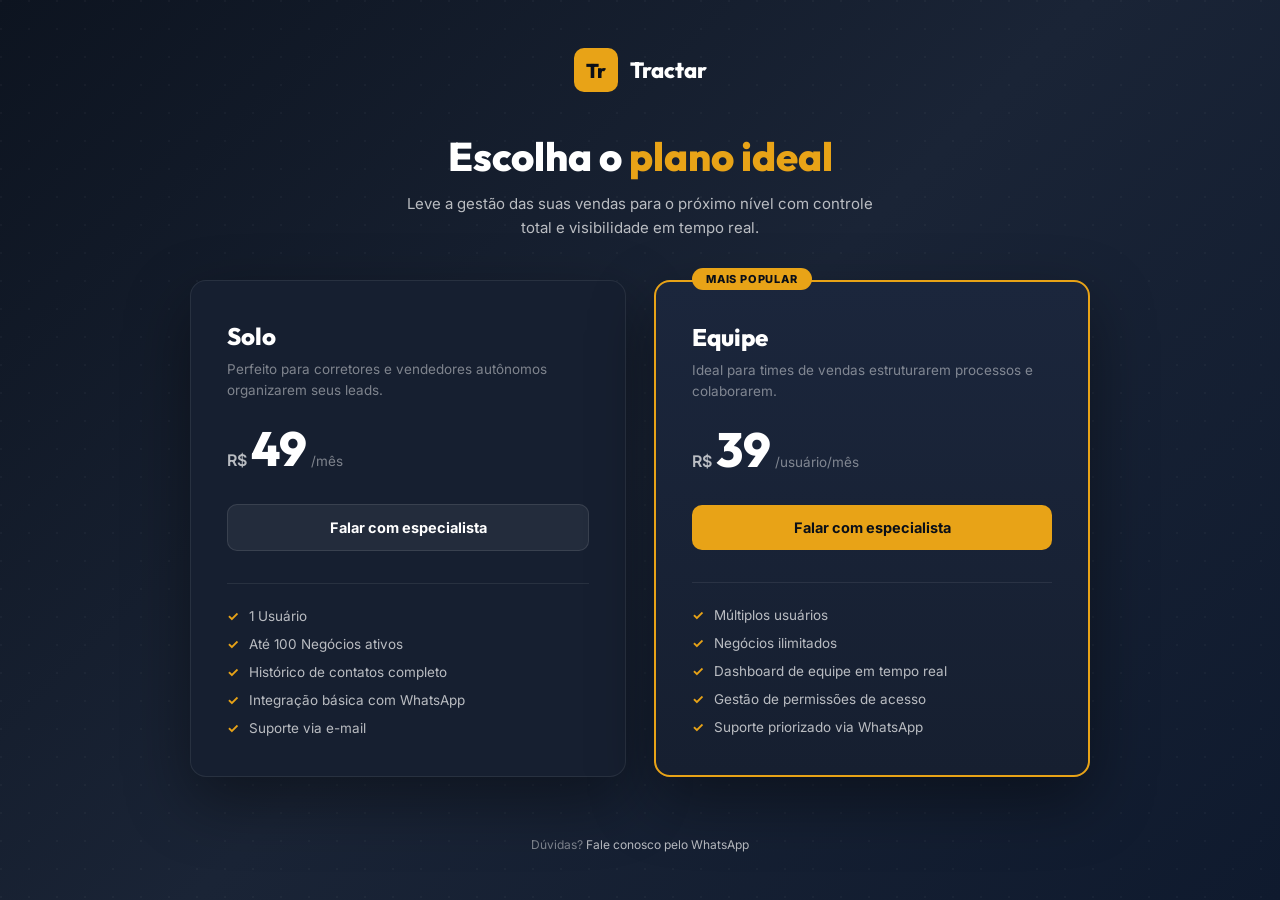
==== planos.html @ 7e7f2e23 "Ajusta botões de planos para fluxo de venda manual via WhatsApp" ====
<!DOCTYPE html>
<html lang="pt-BR">
<head>
  <meta charset="UTF-8">
  <meta name="viewport" content="width=device-width, initial-scale=1.0">
  <title>Planos - Tractar</title>
  <link rel="preconnect" href="https://fonts.googleapis.com">
  <link rel="preconnect" href="https://fonts.gstatic.com" crossorigin>
  <link href="https://fonts.googleapis.com/css2?family=Outfit:wght@600;700;800&family=Inter:wght@400;500;600;700&display=swap" rel="stylesheet">
  <style>
    :root {
      --bg: #0D1420;
      --panel: #161F30;
      --panel-border: rgba(255,255,255,0.08);
      --ink: #FFFFFF;
      --ink-soft: rgba(255,255,255,0.7);
      --ink-faint: rgba(255,255,255,0.45);
      --amber: #E8A317;
      --amber-dark: #B9800D;
      --steel-dark: #0A0F18;
      --radius: 16px;
      --shadow: 0 24px 64px rgba(0,0,0,0.4);
    }
    
    * {
      box-sizing: border-box;
      margin: 0;
      padding: 0;
    }
    
    body {
      background: linear-gradient(135deg, #0D1420 0%, #1A2436 50%, #0F1A2E 100%);
      color: var(--ink);
      font-family: 'Inter', sans-serif;
      min-height: 100vh;
      display: flex;
      flex-direction: column;
      align-items: center;
      justify-content: center;
      padding: 40px 20px;
      position: relative;
      overflow-x: hidden;
    }
    
    body::before {
      content: '';
      position: absolute;
      inset: 0;
      background-image: radial-gradient(circle at 1px 1px, rgba(255,255,255,0.03) 1px, transparent 0);
      background-size: 28px 28px;
      pointer-events: none;
      z-index: 0;
    }
    
    .container {
      max-width: 900px;
      width: 100%;
      position: relative;
      z-index: 1;
      display: flex;
      flex-direction: column;
      align-items: center;
      gap: 40px;
    }
    
    .logo {
      display: flex;
      align-items: center;
      gap: 12px;
    }
    
    .logo .mark {
      width: 44px;
      height: 44px;
      border-radius: 10px;
      background: var(--amber);
      display: flex;
      align-items: center;
      justify-content: center;
      font-family: 'Outfit', sans-serif;
      font-weight: 800;
      font-size: 20px;
      color: var(--steel-dark);
    }
    
    .logo-name {
      font-family: 'Outfit', sans-serif;
      font-weight: 800;
      font-size: 22px;
      color: #fff;
    }
    
    .header-text {
      text-align: center;
      max-width: 500px;
    }
    
    .header-text h1 {
      font-family: 'Outfit', sans-serif;
      font-weight: 800;
      font-size: 40px;
      color: #fff;
      line-height: 1.2;
      margin-bottom: 12px;
    }
    
    .header-text h1 span {
      color: var(--amber);
    }
    
    .header-text p {
      font-size: 15px;
      color: var(--ink-soft);
      line-height: 1.6;
    }
    
    .planos-grid {
      display: grid;
      grid-template-columns: 1fr 1fr;
      gap: 28px;
      width: 100%;
      align-items: stretch;
    }
    
    .plan-card {
      background: var(--panel);
      border: 1px solid var(--panel-border);
      border-radius: var(--radius);
      padding: 40px 36px;
      display: flex;
      flex-direction: column;
      justify-content: space-between;
      position: relative;
      transition: transform 0.2s ease, border-color 0.2s ease, box-shadow 0.2s ease;
      box-shadow: var(--shadow);
    }
    
    .plan-card:hover {
      transform: translateY(-4px);
      border-color: rgba(232, 163, 23, 0.3);
      box-shadow: 0 28px 72px rgba(0,0,0,0.5);
    }
    
    .plan-card.highlight {
      border: 2px solid var(--amber);
      background: linear-gradient(180deg, #1B263C 0%, #161F30 100%);
    }
    
    .plan-badge {
      position: absolute;
      top: -14px;
      left: 36px;
      background: var(--amber);
      color: var(--steel-dark);
      font-size: 11px;
      font-weight: 800;
      padding: 4px 14px;
      border-radius: 999px;
      text-transform: uppercase;
      letter-spacing: 0.8px;
    }
    
    .plan-header h2 {
      font-family: 'Outfit', sans-serif;
      font-weight: 800;
      font-size: 24px;
      color: #fff;
      margin-bottom: 8px;
    }
    
    .plan-desc {
      font-size: 13.5px;
      color: var(--ink-faint);
      line-height: 1.5;
      margin-bottom: 24px;
      min-height: 40px;
    }
    
    .plan-price {
      margin-bottom: 32px;
      display: flex;
      align-items: baseline;
      gap: 4px;
    }
    
    .plan-price .currency {
      font-size: 16px;
      font-weight: 600;
      color: var(--ink-soft);
    }
    
    .plan-price .amount {
      font-family: 'Outfit', sans-serif;
      font-weight: 800;
      font-size: 48px;
      color: #fff;
      line-height: 1;
    }
    
    .plan-price .period {
      font-size: 13.5px;
      color: var(--ink-faint);
    }
    
    .btn-plan {
      background: rgba(255,255,255,0.06);
      border: 1px solid rgba(255,255,255,0.1);
      color: #fff;
      font-family: 'Inter', sans-serif;
      font-size: 14.5px;
      font-weight: 700;
      padding: 14px 20px;
      border-radius: 10px;
      cursor: pointer;
      width: 100%;
      transition: background 0.15s, transform 0.1s;
      text-align: center;
      margin-bottom: 32px;
    }
    
    .btn-plan:hover {
      background: rgba(255,255,255,0.1);
    }
    
    .btn-plan:active {
      transform: scale(0.98);
    }
    
    .plan-card.highlight .btn-plan {
      background: var(--amber);
      color: var(--steel-dark);
      border: none;
    }
    
    .plan-card.highlight .btn-plan:hover {
      background: #f7b733;
      opacity: 0.95;
    }
    
    .features-list {
      list-style: none;
      display: flex;
      flex-direction: column;
      gap: 12px;
      border-top: 1px solid var(--panel-border);
      padding-top: 24px;
    }
    
    .features-list li {
      font-size: 13.5px;
      color: var(--ink-soft);
      display: flex;
      align-items: center;
      gap: 10px;
    }
    
    .features-list li::before {
      content: '✓';
      color: var(--amber);
      font-weight: 700;
    }
    
    .footer {
      font-size: 12px;
      color: var(--ink-faint);
      text-align: center;
      margin-top: 20px;
    }
    
    .footer a {
      color: var(--ink-soft);
      text-decoration: none;
    }
    
    .footer a:hover {
      text-decoration: underline;
    }
    
    @media (max-width: 768px) {
      .planos-grid {
        grid-template-columns: 1fr;
        gap: 32px;
      }
      .plan-card {
        padding: 36px 28px;
      }
    }
  </style>
</head>
<body>

<div class="container">
  <div class="logo">
    <div class="mark">Tr</div>
    <span class="logo-name">Tractar</span>
  </div>
  
  <div class="header-text">
    <h1>Escolha o <span>plano ideal</span></h1>
    <p>Leve a gestão das suas vendas para o próximo nível com controle total e visibilidade em tempo real.</p>
  </div>
  
  <div class="planos-grid">
    <!-- PLANO SOLO -->
    <div class="plan-card">
      <div class="plan-header">
        <h2>Solo</h2>
        <p class="plan-desc">Perfeito para corretores e vendedores autônomos organizarem seus leads.</p>
        <div class="plan-price">
          <span class="currency">R$</span>
          <span class="amount">49</span>
          <span class="period">/mês</span>
        </div>
      </div>
      <button class="btn-plan" onclick="iniciarCadastro('solo')">Falar com especialista</button>
      <ul class="features-list">
        <li>1 Usuário</li>
        <li>Até 100 Negócios ativos</li>
        <li>Histórico de contatos completo</li>
        <li>Integração básica com WhatsApp</li>
        <li>Suporte via e-mail</li>
      </ul>
    </div>
    
    <!-- PLANO EQUIPE -->
    <div class="plan-card highlight">
      <div class="plan-badge">Mais Popular</div>
      <div class="plan-header">
        <h2>Equipe</h2>
        <p class="plan-desc">Ideal para times de vendas estruturarem processos e colaborarem.</p>
        <div class="plan-price">
          <span class="currency">R$</span>
          <span class="amount">39</span>
          <span class="period">/usuário/mês</span>
        </div>
      </div>
      <button class="btn-plan" onclick="iniciarCadastro('equipe')">Falar com especialista</button>
      <ul class="features-list">
        <li>Múltiplos usuários</li>
        <li>Negócios ilimitados</li>
        <li>Dashboard de equipe em tempo real</li>
        <li>Gestão de permissões de acesso</li>
        <li>Suporte priorizado via WhatsApp</li>
      </ul>
    </div>
  </div>
  
  <div class="footer">
    Dúvidas? <a href="https://wa.me/5562982134790" target="_blank">Fale conosco pelo WhatsApp</a>
  </div>
</div>

<script>
function iniciarCadastro(plano){
  var msgs = {
    solo: 'Ol%C3%A1%21+Tenho+interesse+no+plano+Solo+do+Tractar+%28R%24+49%2Fm%C3%AAs%29.+Poderia+me+ajudar+com+o+acesso%3F',
    equipe: 'Ol%C3%A1%21+Tenho+interesse+no+plano+Equipe+do+Tractar+%28R%24+39%2Fusu%C3%A1rio%2Fm%C3%AAs%29.+Poderia+me+ajudar+com+o+acesso%3F'
  };
  window.open('https://wa.me/5562982134790?text=' + msgs[plano], '_blank');
}
</script>

</body>
</html>
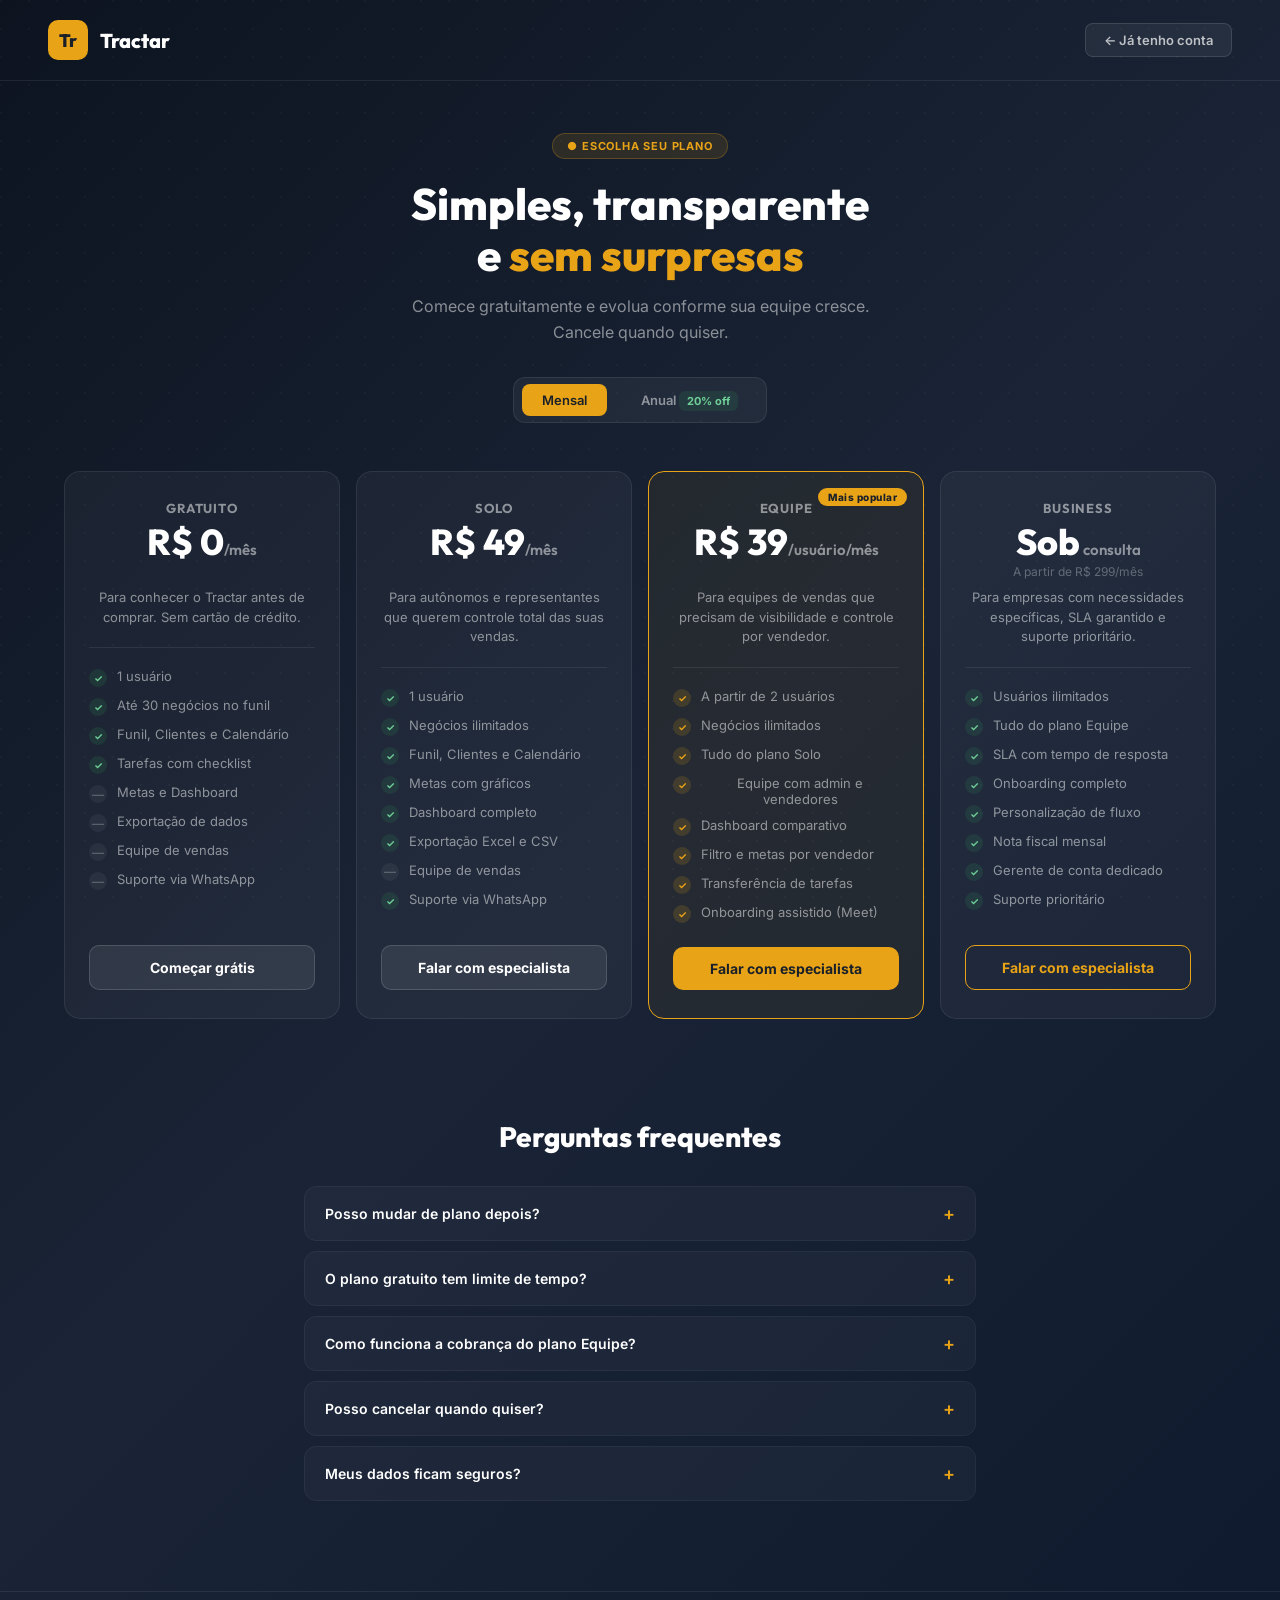
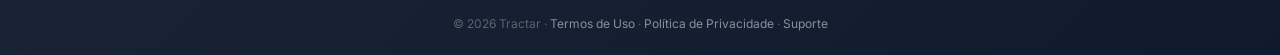
==== commit eab1b227: "Corrige redirecionamento para planos.html e atualiza tela com 4 planos completos" ====
--- a/planos.html
+++ b/planos.html
@@ -1,364 +1,288 @@
 <!DOCTYPE html>
 <html lang="pt-BR">
 <head>
-  <meta charset="UTF-8">
-  <meta name="viewport" content="width=device-width, initial-scale=1.0">
-  <title>Planos - Tractar</title>
-  <link rel="preconnect" href="https://fonts.googleapis.com">
-  <link rel="preconnect" href="https://fonts.gstatic.com" crossorigin>
-  <link href="https://fonts.googleapis.com/css2?family=Outfit:wght@600;700;800&family=Inter:wght@400;500;600;700&display=swap" rel="stylesheet">
-  <style>
-    :root {
-      --bg: #0D1420;
-      --panel: #161F30;
-      --panel-border: rgba(255,255,255,0.08);
-      --ink: #FFFFFF;
-      --ink-soft: rgba(255,255,255,0.7);
-      --ink-faint: rgba(255,255,255,0.45);
-      --amber: #E8A317;
-      --amber-dark: #B9800D;
-      --steel-dark: #0A0F18;
-      --radius: 16px;
-      --shadow: 0 24px 64px rgba(0,0,0,0.4);
-    }
-    
-    * {
-      box-sizing: border-box;
-      margin: 0;
-      padding: 0;
-    }
-    
-    body {
-      background: linear-gradient(135deg, #0D1420 0%, #1A2436 50%, #0F1A2E 100%);
-      color: var(--ink);
-      font-family: 'Inter', sans-serif;
-      min-height: 100vh;
-      display: flex;
-      flex-direction: column;
-      align-items: center;
-      justify-content: center;
-      padding: 40px 20px;
-      position: relative;
-      overflow-x: hidden;
-    }
-    
-    body::before {
-      content: '';
-      position: absolute;
-      inset: 0;
-      background-image: radial-gradient(circle at 1px 1px, rgba(255,255,255,0.03) 1px, transparent 0);
-      background-size: 28px 28px;
-      pointer-events: none;
-      z-index: 0;
-    }
-    
-    .container {
-      max-width: 900px;
-      width: 100%;
-      position: relative;
-      z-index: 1;
-      display: flex;
-      flex-direction: column;
-      align-items: center;
-      gap: 40px;
-    }
-    
-    .logo {
-      display: flex;
-      align-items: center;
-      gap: 12px;
-    }
-    
-    .logo .mark {
-      width: 44px;
-      height: 44px;
-      border-radius: 10px;
-      background: var(--amber);
-      display: flex;
-      align-items: center;
-      justify-content: center;
-      font-family: 'Outfit', sans-serif;
-      font-weight: 800;
-      font-size: 20px;
-      color: var(--steel-dark);
-    }
-    
-    .logo-name {
-      font-family: 'Outfit', sans-serif;
-      font-weight: 800;
-      font-size: 22px;
-      color: #fff;
-    }
-    
-    .header-text {
-      text-align: center;
-      max-width: 500px;
-    }
-    
-    .header-text h1 {
-      font-family: 'Outfit', sans-serif;
-      font-weight: 800;
-      font-size: 40px;
-      color: #fff;
-      line-height: 1.2;
-      margin-bottom: 12px;
-    }
-    
-    .header-text h1 span {
-      color: var(--amber);
-    }
-    
-    .header-text p {
-      font-size: 15px;
-      color: var(--ink-soft);
-      line-height: 1.6;
-    }
-    
-    .planos-grid {
-      display: grid;
-      grid-template-columns: 1fr 1fr;
-      gap: 28px;
-      width: 100%;
-      align-items: stretch;
-    }
-    
-    .plan-card {
-      background: var(--panel);
-      border: 1px solid var(--panel-border);
-      border-radius: var(--radius);
-      padding: 40px 36px;
-      display: flex;
-      flex-direction: column;
-      justify-content: space-between;
-      position: relative;
-      transition: transform 0.2s ease, border-color 0.2s ease, box-shadow 0.2s ease;
-      box-shadow: var(--shadow);
-    }
-    
-    .plan-card:hover {
-      transform: translateY(-4px);
-      border-color: rgba(232, 163, 23, 0.3);
-      box-shadow: 0 28px 72px rgba(0,0,0,0.5);
-    }
-    
-    .plan-card.highlight {
-      border: 2px solid var(--amber);
-      background: linear-gradient(180deg, #1B263C 0%, #161F30 100%);
-    }
-    
-    .plan-badge {
-      position: absolute;
-      top: -14px;
-      left: 36px;
-      background: var(--amber);
-      color: var(--steel-dark);
-      font-size: 11px;
-      font-weight: 800;
-      padding: 4px 14px;
-      border-radius: 999px;
-      text-transform: uppercase;
-      letter-spacing: 0.8px;
-    }
-    
-    .plan-header h2 {
-      font-family: 'Outfit', sans-serif;
-      font-weight: 800;
-      font-size: 24px;
-      color: #fff;
-      margin-bottom: 8px;
-    }
-    
-    .plan-desc {
-      font-size: 13.5px;
-      color: var(--ink-faint);
-      line-height: 1.5;
-      margin-bottom: 24px;
-      min-height: 40px;
-    }
-    
-    .plan-price {
-      margin-bottom: 32px;
-      display: flex;
-      align-items: baseline;
-      gap: 4px;
-    }
-    
-    .plan-price .currency {
-      font-size: 16px;
-      font-weight: 600;
-      color: var(--ink-soft);
-    }
-    
-    .plan-price .amount {
-      font-family: 'Outfit', sans-serif;
-      font-weight: 800;
-      font-size: 48px;
-      color: #fff;
-      line-height: 1;
-    }
-    
-    .plan-price .period {
-      font-size: 13.5px;
-      color: var(--ink-faint);
-    }
-    
-    .btn-plan {
-      background: rgba(255,255,255,0.06);
-      border: 1px solid rgba(255,255,255,0.1);
-      color: #fff;
-      font-family: 'Inter', sans-serif;
-      font-size: 14.5px;
-      font-weight: 700;
-      padding: 14px 20px;
-      border-radius: 10px;
-      cursor: pointer;
-      width: 100%;
-      transition: background 0.15s, transform 0.1s;
-      text-align: center;
-      margin-bottom: 32px;
-    }
-    
-    .btn-plan:hover {
-      background: rgba(255,255,255,0.1);
-    }
-    
-    .btn-plan:active {
-      transform: scale(0.98);
-    }
-    
-    .plan-card.highlight .btn-plan {
-      background: var(--amber);
-      color: var(--steel-dark);
-      border: none;
-    }
-    
-    .plan-card.highlight .btn-plan:hover {
-      background: #f7b733;
-      opacity: 0.95;
-    }
-    
-    .features-list {
-      list-style: none;
-      display: flex;
-      flex-direction: column;
-      gap: 12px;
-      border-top: 1px solid var(--panel-border);
-      padding-top: 24px;
-    }
-    
-    .features-list li {
-      font-size: 13.5px;
-      color: var(--ink-soft);
-      display: flex;
-      align-items: center;
-      gap: 10px;
-    }
-    
-    .features-list li::before {
-      content: '✓';
-      color: var(--amber);
-      font-weight: 700;
-    }
-    
-    .footer {
-      font-size: 12px;
-      color: var(--ink-faint);
-      text-align: center;
-      margin-top: 20px;
-    }
-    
-    .footer a {
-      color: var(--ink-soft);
-      text-decoration: none;
-    }
-    
-    .footer a:hover {
-      text-decoration: underline;
-    }
-    
-    @media (max-width: 768px) {
-      .planos-grid {
-        grid-template-columns: 1fr;
-        gap: 32px;
-      }
-      .plan-card {
-        padding: 36px 28px;
-      }
-    }
-  </style>
+<meta charset="UTF-8">
+<meta name="viewport" content="width=device-width, initial-scale=1.0">
+<title>Tractar — Escolha seu plano</title>
+<link rel="preconnect" href="https://fonts.googleapis.com">
+<link href="https://fonts.googleapis.com/css2?family=Outfit:wght@400;500;600;700;800&family=Inter:wght@400;500;600;700&display=swap" rel="stylesheet">
+<style>
+*,*::before,*::after{box-sizing:border-box;margin:0;padding:0}
+:root{
+  --amber:#E8A317;--amber-dark:#B9800D;
+  --steel:#2C3540;--steel-dark:#1A2029;
+  --green:#2E7D4F;--red:#C0392B;--blue:#2B6CA3;
+  --line:rgba(255,255,255,0.08);
+  --ink:rgba(255,255,255,0.9);--ink-soft:rgba(255,255,255,0.5);--ink-faint:rgba(255,255,255,0.3);
+}
+body{
+  font-family:'Inter',sans-serif;
+  background:linear-gradient(135deg,#0D1420 0%,#1A2436 50%,#0F1A2E 100%);
+  min-height:100vh;color:var(--ink);
+}
+body::before{
+  content:'';position:fixed;inset:0;
+  background-image:radial-gradient(circle at 1px 1px,rgba(255,255,255,0.03) 1px,transparent 0);
+  background-size:28px 28px;pointer-events:none;z-index:0;
+}
+.header{
+  position:relative;z-index:1;
+  display:flex;align-items:center;justify-content:space-between;
+  padding:20px 48px;border-bottom:1px solid var(--line);
+}
+.logo{display:flex;align-items:center;gap:12px;}
+.logo .mark{
+  width:40px;height:40px;border-radius:10px;
+  background:var(--amber);display:flex;align-items:center;justify-content:center;
+  font-family:'Outfit',sans-serif;font-weight:800;font-size:18px;color:#1A2029;
+}
+.logo-nome{font-family:'Outfit',sans-serif;font-weight:800;font-size:20px;color:#fff;}
+.btn-voltar{
+  background:rgba(255,255,255,0.06);border:1px solid rgba(255,255,255,0.12);
+  color:rgba(255,255,255,0.7);font-size:13px;font-weight:600;padding:8px 18px;
+  border-radius:8px;cursor:pointer;font-family:'Inter',sans-serif;
+  text-decoration:none;display:inline-flex;align-items:center;gap:6px;
+}
+.btn-voltar:hover{background:rgba(255,255,255,0.1);}
+.hero{
+  position:relative;z-index:1;
+  text-align:center;padding:52px 24px 40px;
+}
+.hero-badge{
+  display:inline-flex;align-items:center;gap:6px;
+  background:rgba(232,163,23,0.12);border:1px solid rgba(232,163,23,0.25);
+  color:var(--amber);font-size:11px;font-weight:700;letter-spacing:0.8px;
+  padding:5px 14px;border-radius:999px;margin-bottom:20px;
+}
+.hero h1{font-family:'Outfit',sans-serif;font-weight:800;font-size:44px;color:#fff;line-height:1.15;margin-bottom:14px;}
+.hero h1 span{color:var(--amber);}
+.hero p{font-size:16px;color:var(--ink-soft);max-width:520px;margin:0 auto 32px;line-height:1.6;}
+.toggle-wrap{
+  display:inline-flex;align-items:center;gap:14px;
+  background:rgba(255,255,255,0.05);border:1px solid var(--line);
+  border-radius:12px;padding:6px 8px;margin-bottom:48px;
+}
+.toggle-wrap:has(.toggle-btn.active#btn-anual) {
+  /* optional hook if we want layout changes */
+}
+.toggle-btn{
+  font-size:13px;font-weight:600;padding:8px 20px;border-radius:8px;
+  border:none;cursor:pointer;font-family:'Inter',sans-serif;
+  background:transparent;color:var(--ink-soft);transition:all .2s;
+}
+.toggle-btn.active{background:var(--amber);color:#1A2029;}
+.toggle-desconto{
+  font-size:11px;font-weight:700;background:rgba(46,125,79,0.2);
+  color:#6FCF97;padding:3px 8px;border-radius:6px;
+}
+.planos-grid{
+  position:relative;z-index:1;
+  display:grid;grid-template-columns:repeat(4,1fr);
+  gap:16px;max-width:1200px;margin:0 auto;padding:0 24px 60px;
+}
+@media(max-width:1000px){.planos-grid{grid-template-columns:repeat(2,1fr);}}
+@media(max-width:600px){.planos-grid{grid-template-columns:1fr;}}
+.plano-card{
+  background:rgba(255,255,255,0.04);border:1px solid var(--line);
+  border-radius:16px;padding:28px 24px;
+  display:flex;flex-direction:column;
+  transition:border-color .2s,transform .2s,background .2s;
+  position:relative;overflow:hidden;
+}
+.plano-card:hover{border-color:rgba(232,163,23,0.3);background:rgba(255,255,255,0.06);transform:translateY(-4px);}
+.plano-card.destaque{border-color:var(--amber);background:rgba(232,163,23,0.06);}
+.plano-card.destaque:hover{background:rgba(232,163,23,0.09);}
+.plano-badge-popular{
+  position:absolute;top:16px;right:16px;
+  background:var(--amber);color:#1A2029;
+  font-size:10px;font-weight:800;letter-spacing:0.5px;
+  padding:3px 10px;border-radius:999px;
+}
+.plano-nome{font-family:'Outfit',sans-serif;font-weight:700;font-size:13px;text-transform:uppercase;letter-spacing:0.8px;color:var(--ink-soft);margin-bottom:8px;}
+.plano-preco{font-family:'Outfit',sans-serif;font-weight:800;font-size:36px;color:#fff;line-height:1;margin-bottom:4px;}
+.plano-preco span{font-size:15px;font-weight:600;color:var(--ink-soft);}
+.plano-preco-anual{font-size:12px;color:var(--ink-faint);margin-bottom:6px;min-height:18px;}
+.plano-desc{font-size:13px;color:var(--ink-soft);margin-bottom:20px;line-height:1.5;padding-bottom:20px;border-bottom:1px solid var(--line);}
+.plano-features{display:flex;flex-direction:column;gap:10px;margin-bottom:24px;flex:1;}
+.plano-feature{display:flex;align-items:flex-start;gap:10px;font-size:13px;color:var(--ink-soft);}
+.plano-feature .check{width:18px;height:18px;border-radius:50%;background:rgba(46,125,79,0.2);color:#6FCF97;display:flex;align-items:center;justify-content:center;font-size:10px;font-weight:700;flex:0 0 18px;margin-top:1px;}
+.plano-feature .check.amber{background:rgba(232,163,23,0.15);color:var(--amber);}
+.plano-feature .dash{width:18px;height:18px;border-radius:50%;background:rgba(255,255,255,0.05);color:var(--ink-faint);display:flex;align-items:center;justify-content:center;font-size:12px;flex:0 0 18px;margin-top:1px;}
+.btn-plano{width:100%;padding:13px;border-radius:10px;font-size:14px;font-weight:700;cursor:pointer;font-family:'Inter',sans-serif;border:none;transition:opacity .15s,transform .1s;}
+.btn-plano:hover{opacity:.85;}
+.btn-plano:active{transform:scale(0.98);}
+.btn-plano.primario{background:var(--amber);color:#1A2029;}
+.btn-plano.secundario{background:rgba(255,255,255,0.08);color:#fff;border:1px solid rgba(255,255,255,0.15);}
+.btn-plano.outline{background:transparent;color:var(--amber);border:1px solid var(--amber);}
+.faq{position:relative;z-index:1;max-width:720px;margin:0 auto;padding:0 24px 80px;}
+.faq h2{font-family:'Outfit',sans-serif;font-weight:800;font-size:28px;text-align:center;color:#fff;margin-bottom:32px;}
+.faq-item{border:1px solid var(--line);border-radius:12px;margin-bottom:10px;overflow:hidden;}
+.faq-pergunta{display:flex;justify-content:space-between;align-items:center;padding:16px 20px;cursor:pointer;font-size:14px;font-weight:600;color:#fff;background:rgba(255,255,255,0.03);}
+.faq-pergunta:hover{background:rgba(255,255,255,0.06);}
+.faq-pergunta .icone{font-size:18px;color:var(--amber);transition:transform .2s;}
+.faq-resposta{display:none;padding:0 20px 16px;font-size:13px;color:var(--ink-soft);line-height:1.7;}
+.faq-item.aberto .faq-resposta{display:block;}
+.faq-item.aberto .icone{transform:rotate(45deg);}
+.footer{position:relative;z-index:1;text-align:center;padding:24px;border-top:1px solid var(--line);font-size:12px;color:var(--ink-faint);}
+.footer a{color:var(--ink-soft);text-decoration:none;}
+.footer a:hover{color:#fff;}
+</style>
 </head>
 <body>
 
-<div class="container">
+<div class="header">
   <div class="logo">
     <div class="mark">Tr</div>
-    <span class="logo-name">Tractar</span>
-  </div>
-  
-  <div class="header-text">
-    <h1>Escolha o <span>plano ideal</span></h1>
-    <p>Leve a gestão das suas vendas para o próximo nível com controle total e visibilidade em tempo real.</p>
-  </div>
-  
+    <span class="logo-nome">Tractar</span>
+  </div>
+  <a href="index.html" class="btn-voltar">← Já tenho conta</a>
+</div>
+
+<div class="hero">
+  <div class="hero-badge">● ESCOLHA SEU PLANO</div>
+  <h1>Simples, transparente<br>e <span>sem surpresas</span></h1>
+  <p>Comece gratuitamente e evolua conforme sua equipe cresce. Cancele quando quiser.</p>
+  <div class="toggle-wrap">
+    <button class="toggle-btn active" id="btn-mensal" onclick="setFaturamento('mensal')">Mensal</button>
+    <button class="toggle-btn" id="btn-anual" onclick="setFaturamento('anual')">Anual <span class="toggle-desconto">20% off</span></button>
+  </div>
+
   <div class="planos-grid">
-    <!-- PLANO SOLO -->
-    <div class="plan-card">
-      <div class="plan-header">
-        <h2>Solo</h2>
-        <p class="plan-desc">Perfeito para corretores e vendedores autônomos organizarem seus leads.</p>
-        <div class="plan-price">
-          <span class="currency">R$</span>
-          <span class="amount">49</span>
-          <span class="period">/mês</span>
-        </div>
-      </div>
-      <button class="btn-plan" onclick="iniciarCadastro('solo')">Falar com especialista</button>
-      <ul class="features-list">
-        <li>1 Usuário</li>
-        <li>Até 100 Negócios ativos</li>
-        <li>Histórico de contatos completo</li>
-        <li>Integração básica com WhatsApp</li>
-        <li>Suporte via e-mail</li>
-      </ul>
-    </div>
-    
-    <!-- PLANO EQUIPE -->
-    <div class="plan-card highlight">
-      <div class="plan-badge">Mais Popular</div>
-      <div class="plan-header">
-        <h2>Equipe</h2>
-        <p class="plan-desc">Ideal para times de vendas estruturarem processos e colaborarem.</p>
-        <div class="plan-price">
-          <span class="currency">R$</span>
-          <span class="amount">39</span>
-          <span class="period">/usuário/mês</span>
-        </div>
-      </div>
-      <button class="btn-plan" onclick="iniciarCadastro('equipe')">Falar com especialista</button>
-      <ul class="features-list">
-        <li>Múltiplos usuários</li>
-        <li>Negócios ilimitados</li>
-        <li>Dashboard de equipe em tempo real</li>
-        <li>Gestão de permissões de acesso</li>
-        <li>Suporte priorizado via WhatsApp</li>
-      </ul>
-    </div>
-  </div>
-  
-  <div class="footer">
-    Dúvidas? <a href="https://wa.me/5562982134790" target="_blank">Fale conosco pelo WhatsApp</a>
-  </div>
+    <div class="plano-card">
+      <div class="plano-nome">Gratuito</div>
+      <div class="plano-preco">R$ 0<span>/mês</span></div>
+      <div class="plano-preco-anual">&nbsp;</div>
+      <div class="plano-desc">Para conhecer o Tractar antes de comprar. Sem cartão de crédito.</div>
+      <div class="plano-features">
+        <div class="plano-feature"><div class="check">✓</div>1 usuário</div>
+        <div class="plano-feature"><div class="check">✓</div>Até 30 negócios no funil</div>
+        <div class="plano-feature"><div class="check">✓</div>Funil, Clientes e Calendário</div>
+        <div class="plano-feature"><div class="check">✓</div>Tarefas com checklist</div>
+        <div class="plano-feature"><div class="dash">—</div>Metas e Dashboard</div>
+        <div class="plano-feature"><div class="dash">—</div>Exportação de dados</div>
+        <div class="plano-feature"><div class="dash">—</div>Equipe de vendas</div>
+        <div class="plano-feature"><div class="dash">—</div>Suporte via WhatsApp</div>
+      </div>
+      <button class="btn-plano secundario" onclick="window.location.href='index.html'">Começar grátis</button>
+    </div>
+
+    <div class="plano-card">
+      <div class="plano-nome">Solo</div>
+      <div class="plano-preco" id="preco-solo">R$ 49<span>/mês</span></div>
+      <div class="plano-preco-anual" id="anual-solo">&nbsp;</div>
+      <div class="plano-desc">Para autônomos e representantes que querem controle total das suas vendas.</div>
+      <div class="plano-features">
+        <div class="plano-feature"><div class="check">✓</div>1 usuário</div>
+        <div class="plano-feature"><div class="check">✓</div>Negócios ilimitados</div>
+        <div class="plano-feature"><div class="check">✓</div>Funil, Clientes e Calendário</div>
+        <div class="plano-feature"><div class="check">✓</div>Metas com gráficos</div>
+        <div class="plano-feature"><div class="check">✓</div>Dashboard completo</div>
+        <div class="plano-feature"><div class="check">✓</div>Exportação Excel e CSV</div>
+        <div class="plano-feature"><div class="dash">—</div>Equipe de vendas</div>
+        <div class="plano-feature"><div class="check">✓</div>Suporte via WhatsApp</div>
+      </div>
+      <button class="btn-plano secundario" onclick="iniciarCadastro('solo')">Falar com especialista</button>
+    </div>
+
+    <div class="plano-card destaque">
+      <div class="plano-badge-popular">Mais popular</div>
+      <div class="plano-nome">Equipe</div>
+      <div class="plano-preco" id="preco-equipe">R$ 39<span>/usuário/mês</span></div>
+      <div class="plano-preco-anual" id="anual-equipe">&nbsp;</div>
+      <div class="plano-desc">Para equipes de vendas que precisam de visibilidade e controle por vendedor.</div>
+      <div class="plano-features">
+        <div class="plano-feature"><div class="check amber">✓</div>A partir de 2 usuários</div>
+        <div class="plano-feature"><div class="check amber">✓</div>Negócios ilimitados</div>
+        <div class="plano-feature"><div class="check amber">✓</div>Tudo do plano Solo</div>
+        <div class="plano-feature"><div class="check amber">✓</div>Equipe com admin e vendedores</div>
+        <div class="plano-feature"><div class="check amber">✓</div>Dashboard comparativo</div>
+        <div class="plano-feature"><div class="check amber">✓</div>Filtro e metas por vendedor</div>
+        <div class="plano-feature"><div class="check amber">✓</div>Transferência de tarefas</div>
+        <div class="plano-feature"><div class="check amber">✓</div>Onboarding assistido (Meet)</div>
+      </div>
+      <button class="btn-plano primario" onclick="iniciarCadastro('equipe')">Falar com especialista</button>
+    </div>
+
+    <div class="plano-card">
+      <div class="plano-nome">Business</div>
+      <div class="plano-preco">Sob<span> consulta</span></div>
+      <div class="plano-preco-anual">A partir de R$ 299/mês</div>
+      <div class="plano-desc">Para empresas com necessidades específicas, SLA garantido e suporte prioritário.</div>
+      <div class="plano-features">
+        <div class="plano-feature"><div class="check">✓</div>Usuários ilimitados</div>
+        <div class="plano-feature"><div class="check">✓</div>Tudo do plano Equipe</div>
+        <div class="plano-feature"><div class="check">✓</div>SLA com tempo de resposta</div>
+        <div class="plano-feature"><div class="check">✓</div>Onboarding completo</div>
+        <div class="plano-feature"><div class="check">✓</div>Personalização de fluxo</div>
+        <div class="plano-feature"><div class="check">✓</div>Nota fiscal mensal</div>
+        <div class="plano-feature"><div class="check">✓</div>Gerente de conta dedicado</div>
+        <div class="plano-feature"><div class="check">✓</div>Suporte prioritário</div>
+      </div>
+      <button class="btn-plano outline" onclick="window.open('https://wa.me/5562982134790?text=Ol%C3%A1%21+Tenho+interesse+no+plano+Business+do+Tractar.','_blank')">Falar com especialista</button>
+    </div>
+  </div>
+</div>
+
+<div class="faq">
+  <h2>Perguntas frequentes</h2>
+  <div class="faq-item">
+    <div class="faq-pergunta" onclick="toggleFaq(this)">Posso mudar de plano depois?<span class="icone">+</span></div>
+    <div class="faq-resposta">Sim, você pode fazer upgrade ou downgrade a qualquer momento. Basta entrar em contato via WhatsApp.</div>
+  </div>
+  <div class="faq-item">
+    <div class="faq-pergunta" onclick="toggleFaq(this)">O plano gratuito tem limite de tempo?<span class="icone">+</span></div>
+    <div class="faq-resposta">Não. O plano gratuito é permanente, sem prazo de expiração. A limitação é de funcionalidades e volume (até 30 negócios).</div>
+  </div>
+  <div class="faq-item">
+    <div class="faq-pergunta" onclick="toggleFaq(this)">Como funciona a cobrança do plano Equipe?<span class="icone">+</span></div>
+    <div class="faq-resposta">O plano Equipe é cobrado por usuário ativo. Se você tem 3 vendedores, paga R$39 × 3 = R$117/mês. O mínimo é 2 usuários (admin + 1 vendedor).</div>
+  </div>
+  <div class="faq-item">
+    <div class="faq-pergunta" onclick="toggleFaq(this)">Posso cancelar quando quiser?<span class="icone">+</span></div>
+    <div class="faq-resposta">Sim. Não há fidelidade. No plano anual, o cancelamento encerra o acesso ao final do período já pago.</div>
+  </div>
+  <div class="faq-item">
+    <div class="faq-pergunta" onclick="toggleFaq(this)">Meus dados ficam seguros?<span class="icone">+</span></div>
+    <div class="faq-resposta">Sim. O Tractar usa criptografia em repouso e em trânsito, autenticação segura e isolamento total entre equipes. Estamos em conformidade com a LGPD.</div>
+  </div>
+</div>
+
+<div class="footer">
+  <p>© 2026 Tractar · <a href="#">Termos de Uso</a> · <a href="#">Política de Privacidade</a> · <a href="https://wa.me/5562982134790">Suporte</a></p>
 </div>
 
 <script>
+var faturamento='mensal';
+var precos={solo:{mensal:49,anual:39},equipe:{mensal:39,anual:31}};
+function setFaturamento(tipo){
+  faturamento=tipo;
+  document.getElementById('btn-mensal').classList.toggle('active',tipo==='mensal');
+  document.getElementById('btn-anual').classList.toggle('active',tipo==='anual');
+  atualizarPrecos();
+}
+function atualizarPrecos(){
+  var solo=precos.solo[faturamento];
+  var equipe=precos.equipe[faturamento];
+  document.getElementById('preco-solo').innerHTML='R$ '+solo+'<span>/mês</span>';
+  document.getElementById('preco-equipe').innerHTML='R$ '+equipe+'<span>/usuário/mês</span>';
+  if(faturamento==='anual'){
+    document.getElementById('anual-solo').textContent='R$ '+(solo*12)+'/ano — economize R$ '+((precos.solo.mensal-solo)*12);
+    document.getElementById('anual-equipe').textContent='R$ '+(equipe*12)+'/usuário/ano — 2 meses grátis';
+  }else{
+    document.getElementById('anual-solo').innerHTML='&nbsp;';
+    document.getElementById('anual-equipe').innerHTML='&nbsp;';
+  }
+}
 function iniciarCadastro(plano){
-  var msgs = {
-    solo: 'Ol%C3%A1%21+Tenho+interesse+no+plano+Solo+do+Tractar+%28R%24+49%2Fm%C3%AAs%29.+Poderia+me+ajudar+com+o+acesso%3F',
-    equipe: 'Ol%C3%A1%21+Tenho+interesse+no+plano+Equipe+do+Tractar+%28R%24+39%2Fusu%C3%A1rio%2Fm%C3%AAs%29.+Poderia+me+ajudar+com+o+acesso%3F'
+  var msgs={
+    solo:'Ol%C3%A1%21+Tenho+interesse+no+plano+Solo+do+Tractar+%28R%24+49%2Fm%C3%AAs%29.+Poderia+me+ajudar+com+o+acesso%3F',
+    equipe:'Ol%C3%A1%21+Tenho+interesse+no+plano+Equipe+do+Tractar+%28R%24+39%2Fusu%C3%A1rio%2Fm%C3%AAs%29.+Poderia+me+ajudar+com+o+acesso%3F'
   };
-  window.open('https://wa.me/5562982134790?text=' + msgs[plano], '_blank');
+  window.open('https://wa.me/5562982134790?text='+msgs[plano],'_blank');
+}
+function toggleFaq(el){
+  el.parentElement.classList.toggle('aberto');
 }
 </script>
-
 </body>
 </html>
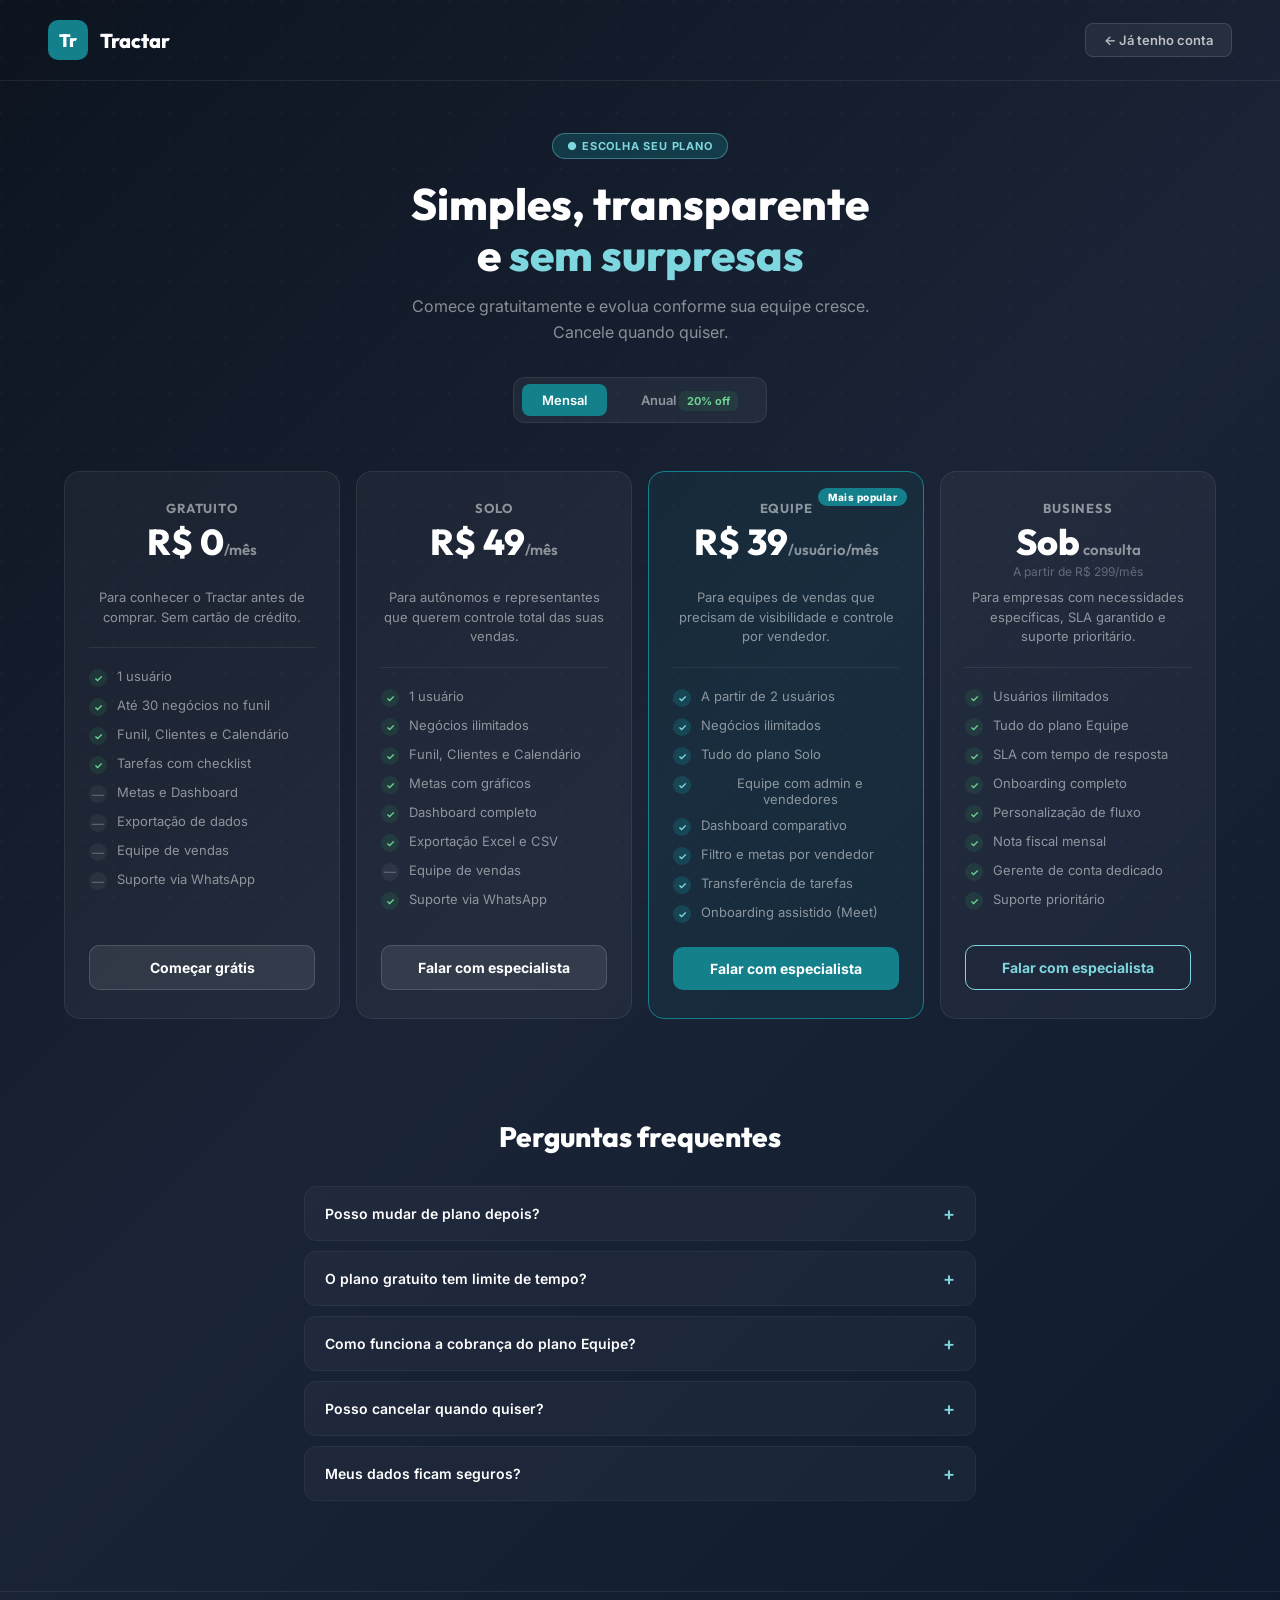
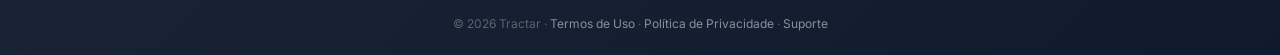
==== commit 25fba024: "Troca cor de destaque do Tractar de ambar para verde-petroleo" ====
--- a/planos.html
+++ b/planos.html
@@ -9,7 +9,7 @@
 <style>
 *,*::before,*::after{box-sizing:border-box;margin:0;padding:0}
 :root{
-  --amber:#E8A317;--amber-dark:#B9800D;
+  --amber:#14808C;--amber-dark:#0F6B76;
   --steel:#2C3540;--steel-dark:#1A2029;
   --green:#2E7D4F;--red:#C0392B;--blue:#2B6CA3;
   --line:rgba(255,255,255,0.08);
@@ -34,7 +34,7 @@
 .logo .mark{
   width:40px;height:40px;border-radius:10px;
   background:var(--amber);display:flex;align-items:center;justify-content:center;
-  font-family:'Outfit',sans-serif;font-weight:800;font-size:18px;color:#1A2029;
+  font-family:'Outfit',sans-serif;font-weight:800;font-size:18px;color:#FFFFFF;
 }
 .logo-nome{font-family:'Outfit',sans-serif;font-weight:800;font-size:20px;color:#fff;}
 .btn-voltar{
@@ -50,12 +50,12 @@
 }
 .hero-badge{
   display:inline-flex;align-items:center;gap:6px;
-  background:rgba(232,163,23,0.12);border:1px solid rgba(232,163,23,0.25);
-  color:var(--amber);font-size:11px;font-weight:700;letter-spacing:0.8px;
+  background:rgba(20,128,140,0.3);border:1px solid rgba(126,214,222,0.4);
+  color:#7ED6DE;font-size:11px;font-weight:700;letter-spacing:0.8px;
   padding:5px 14px;border-radius:999px;margin-bottom:20px;
 }
 .hero h1{font-family:'Outfit',sans-serif;font-weight:800;font-size:44px;color:#fff;line-height:1.15;margin-bottom:14px;}
-.hero h1 span{color:var(--amber);}
+.hero h1 span{color:#7ED6DE;}
 .hero p{font-size:16px;color:var(--ink-soft);max-width:520px;margin:0 auto 32px;line-height:1.6;}
 .toggle-wrap{
   display:inline-flex;align-items:center;gap:14px;
@@ -70,7 +70,7 @@
   border:none;cursor:pointer;font-family:'Inter',sans-serif;
   background:transparent;color:var(--ink-soft);transition:all .2s;
 }
-.toggle-btn.active{background:var(--amber);color:#1A2029;}
+.toggle-btn.active{background:var(--amber);color:#FFFFFF;}
 .toggle-desconto{
   font-size:11px;font-weight:700;background:rgba(46,125,79,0.2);
   color:#6FCF97;padding:3px 8px;border-radius:6px;
@@ -89,12 +89,12 @@
   transition:border-color .2s,transform .2s,background .2s;
   position:relative;overflow:hidden;
 }
-.plano-card:hover{border-color:rgba(232,163,23,0.3);background:rgba(255,255,255,0.06);transform:translateY(-4px);}
-.plano-card.destaque{border-color:var(--amber);background:rgba(232,163,23,0.06);}
-.plano-card.destaque:hover{background:rgba(232,163,23,0.09);}
+.plano-card:hover{border-color:rgba(20,128,140,0.4);background:rgba(255,255,255,0.06);transform:translateY(-4px);}
+.plano-card.destaque{border-color:var(--amber);background:rgba(20,128,140,0.1);}
+.plano-card.destaque:hover{background:rgba(20,128,140,0.15);}
 .plano-badge-popular{
   position:absolute;top:16px;right:16px;
-  background:var(--amber);color:#1A2029;
+  background:var(--amber);color:#FFFFFF;
   font-size:10px;font-weight:800;letter-spacing:0.5px;
   padding:3px 10px;border-radius:999px;
 }
@@ -106,20 +106,20 @@
 .plano-features{display:flex;flex-direction:column;gap:10px;margin-bottom:24px;flex:1;}
 .plano-feature{display:flex;align-items:flex-start;gap:10px;font-size:13px;color:var(--ink-soft);}
 .plano-feature .check{width:18px;height:18px;border-radius:50%;background:rgba(46,125,79,0.2);color:#6FCF97;display:flex;align-items:center;justify-content:center;font-size:10px;font-weight:700;flex:0 0 18px;margin-top:1px;}
-.plano-feature .check.amber{background:rgba(232,163,23,0.15);color:var(--amber);}
+.plano-feature .check.amber{background:rgba(20,128,140,0.3);color:#7ED6DE;}
 .plano-feature .dash{width:18px;height:18px;border-radius:50%;background:rgba(255,255,255,0.05);color:var(--ink-faint);display:flex;align-items:center;justify-content:center;font-size:12px;flex:0 0 18px;margin-top:1px;}
 .btn-plano{width:100%;padding:13px;border-radius:10px;font-size:14px;font-weight:700;cursor:pointer;font-family:'Inter',sans-serif;border:none;transition:opacity .15s,transform .1s;}
 .btn-plano:hover{opacity:.85;}
 .btn-plano:active{transform:scale(0.98);}
-.btn-plano.primario{background:var(--amber);color:#1A2029;}
+.btn-plano.primario{background:var(--amber);color:#FFFFFF;}
 .btn-plano.secundario{background:rgba(255,255,255,0.08);color:#fff;border:1px solid rgba(255,255,255,0.15);}
-.btn-plano.outline{background:transparent;color:var(--amber);border:1px solid var(--amber);}
+.btn-plano.outline{background:transparent;color:#7ED6DE;border:1px solid #7ED6DE;}
 .faq{position:relative;z-index:1;max-width:720px;margin:0 auto;padding:0 24px 80px;}
 .faq h2{font-family:'Outfit',sans-serif;font-weight:800;font-size:28px;text-align:center;color:#fff;margin-bottom:32px;}
 .faq-item{border:1px solid var(--line);border-radius:12px;margin-bottom:10px;overflow:hidden;}
 .faq-pergunta{display:flex;justify-content:space-between;align-items:center;padding:16px 20px;cursor:pointer;font-size:14px;font-weight:600;color:#fff;background:rgba(255,255,255,0.03);}
 .faq-pergunta:hover{background:rgba(255,255,255,0.06);}
-.faq-pergunta .icone{font-size:18px;color:var(--amber);transition:transform .2s;}
+.faq-pergunta .icone{font-size:18px;color:#7ED6DE;transition:transform .2s;}
 .faq-resposta{display:none;padding:0 20px 16px;font-size:13px;color:var(--ink-soft);line-height:1.7;}
 .faq-item.aberto .faq-resposta{display:block;}
 .faq-item.aberto .icone{transform:rotate(45deg);}
